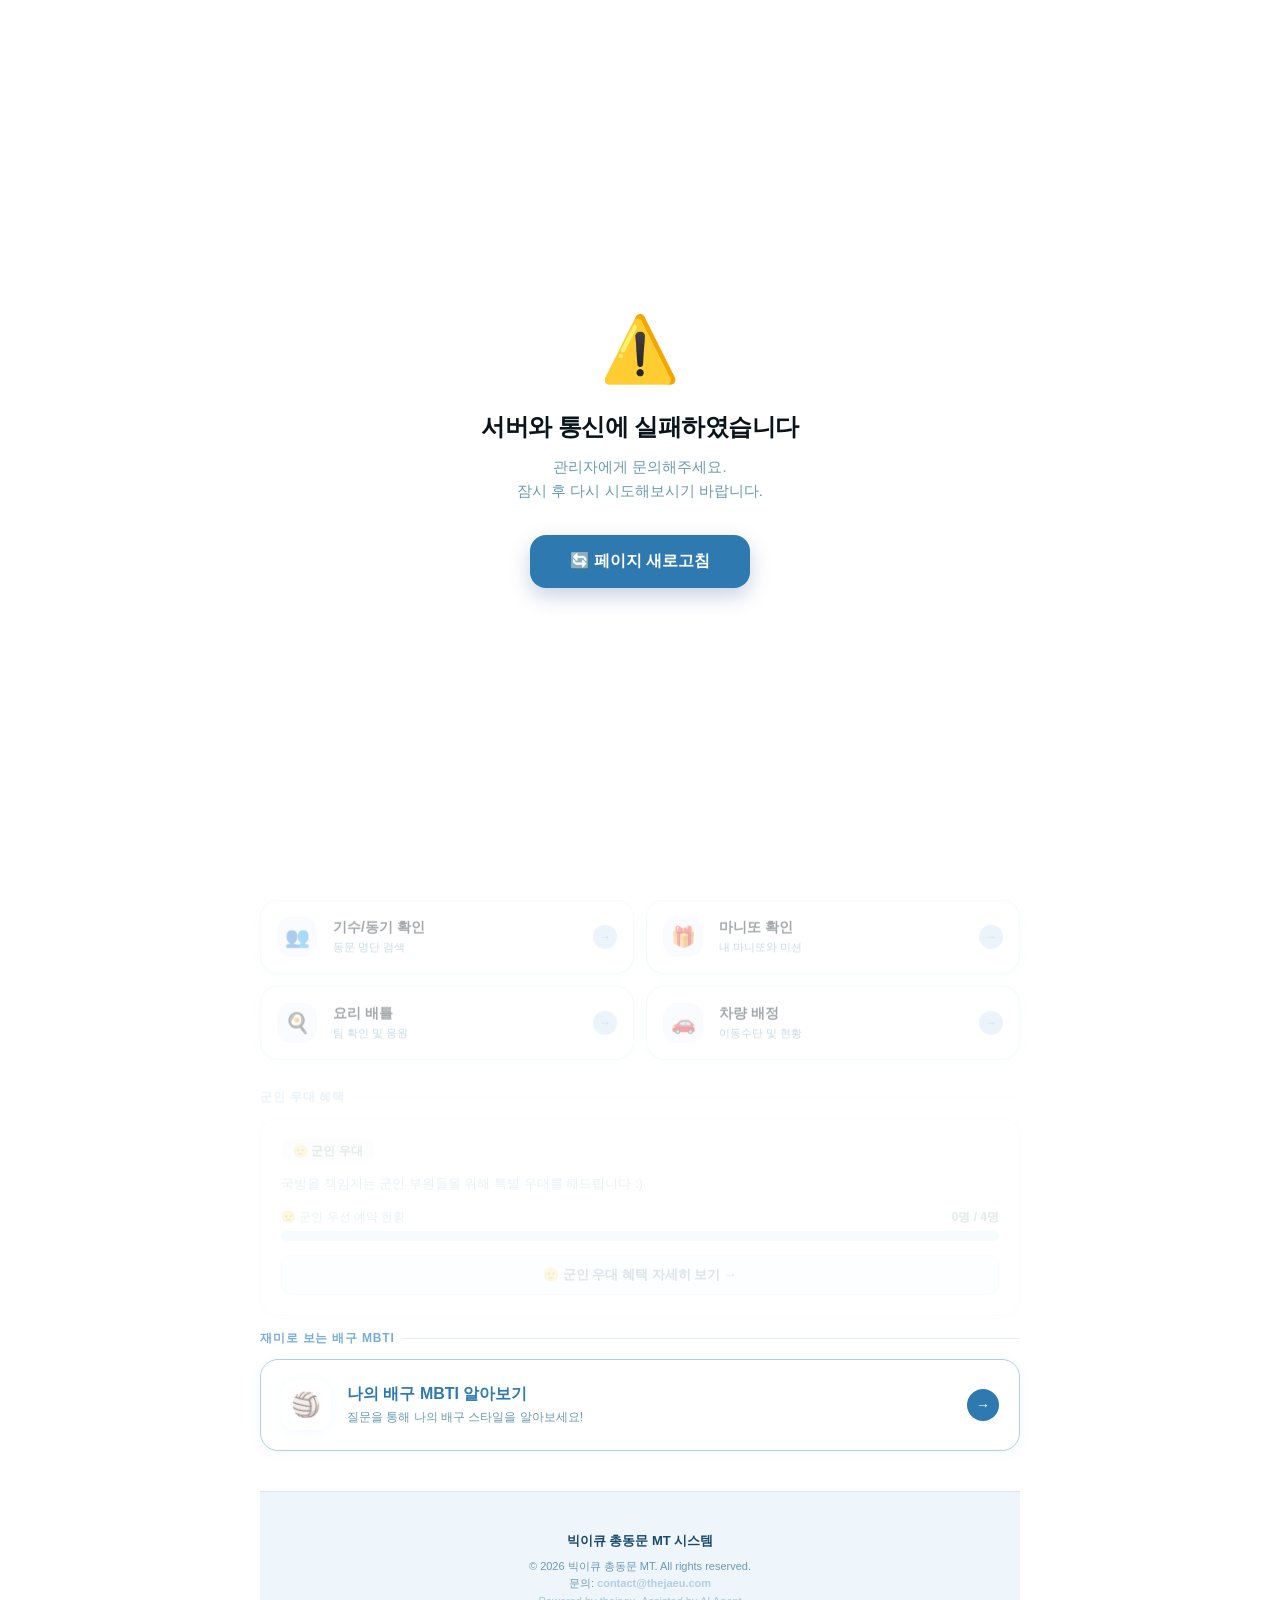
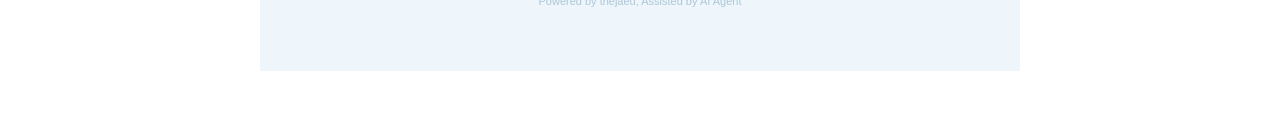
==== index.html @ 95337ac6 "feat: 페이지 난독화" ====
<!DOCTYPE html>
<html lang="ko">
<head>
    <meta charset="UTF-8">
    <meta name="viewport" content="width=device-width, initial-scale=1.0">
    <title>빅이큐 MT - 접속 중...</title>
    <style>
        body {
            margin: 0;
            padding: 0;
            display: flex;
            justify-content: center;
            align-items: center;
            height: 100vh;
            background-color: #f4f6fb;
            font-family: -apple-system, BlinkMacSystemFont, "Segoe UI", Roboto, Helvetica, Arial, sans-serif;
            color: #2d468d;
        }
        .loader-container {
            text-align: center;
        }
        .loader {
            border: 4px solid #f3f3f3;
            border-top: 4px solid #2d468d;
            border-radius: 50%;
            width: 40px;
            height: 40px;
            animation: spin 1s linear infinite;
            margin: 0 auto 20px;
        }
        @keyframes spin {
            0% { transform: rotate(0deg); }
            100% { transform: rotate(360deg); }
        }
    </style>
</head>
<body>
    <div class="loader-container">
        <div class="loader"></div>
        <p id="status-text">잠시만 기다려 주세요...</p>
    </div>

    <script>
        /**
         * 설정 가이드:
         * 1. TARGET_DATE_STR: 사이트가 자동으로 전환될 날짜와 시간을 입력하세요. (ISO 8601 형식)
         * 2. USE_SERVER_TIME: 사용자의 컴퓨터 시간 대신 서버 시간을 사용할지 여부 (true 권장)
         */
        const TARGET_DATE_STR = '2026-06-18T00:00:00+09:00'; 
        const USE_SERVER_TIME = true; 


        async function getNow() {
            if (USE_SERVER_TIME) {
                try {
                    const response = await fetch('https://worldtimeapi.org/api/timezone/Asia/Seoul');
                    if (response.ok) {
                        const data = await response.json();
                        return new Date(data.datetime).getTime();
                    }
                } catch (e) {
                    console.warn("서버 시간을 가져올 수 없어 로컬 시간을 사용합니다.", e);
                }
            }
            return new Date().getTime();
        }

        async function route() {
            const targetTime = new Date(TARGET_DATE_STR).getTime();
            const nowTime = await getNow();

            // 테스트를 위한 로그 (개발자 도구 콘솔에서 확인 가능)
            console.log("현재 시각:", new Date(nowTime).toLocaleString());
            console.log("목표 시각:", new Date(targetTime).toLocaleString());

            if (nowTime >= targetTime) {
                // 오픈 시간이 지났으면 실제 사이트로 이동 (경로 난독화 처리)
                const path = atob('Li9yZWFsX3Y1X210XzIwMjZfcTh6N3gyL2luZGV4Lmh0bWw=');
                window.location.replace(path);
            } else {
                // 아직 오픈 전이면 프리사이트로 이동
                window.location.replace('./pre/index.html');
            }
        }

        // 실행
        route();
    </script>
</body>
</html>
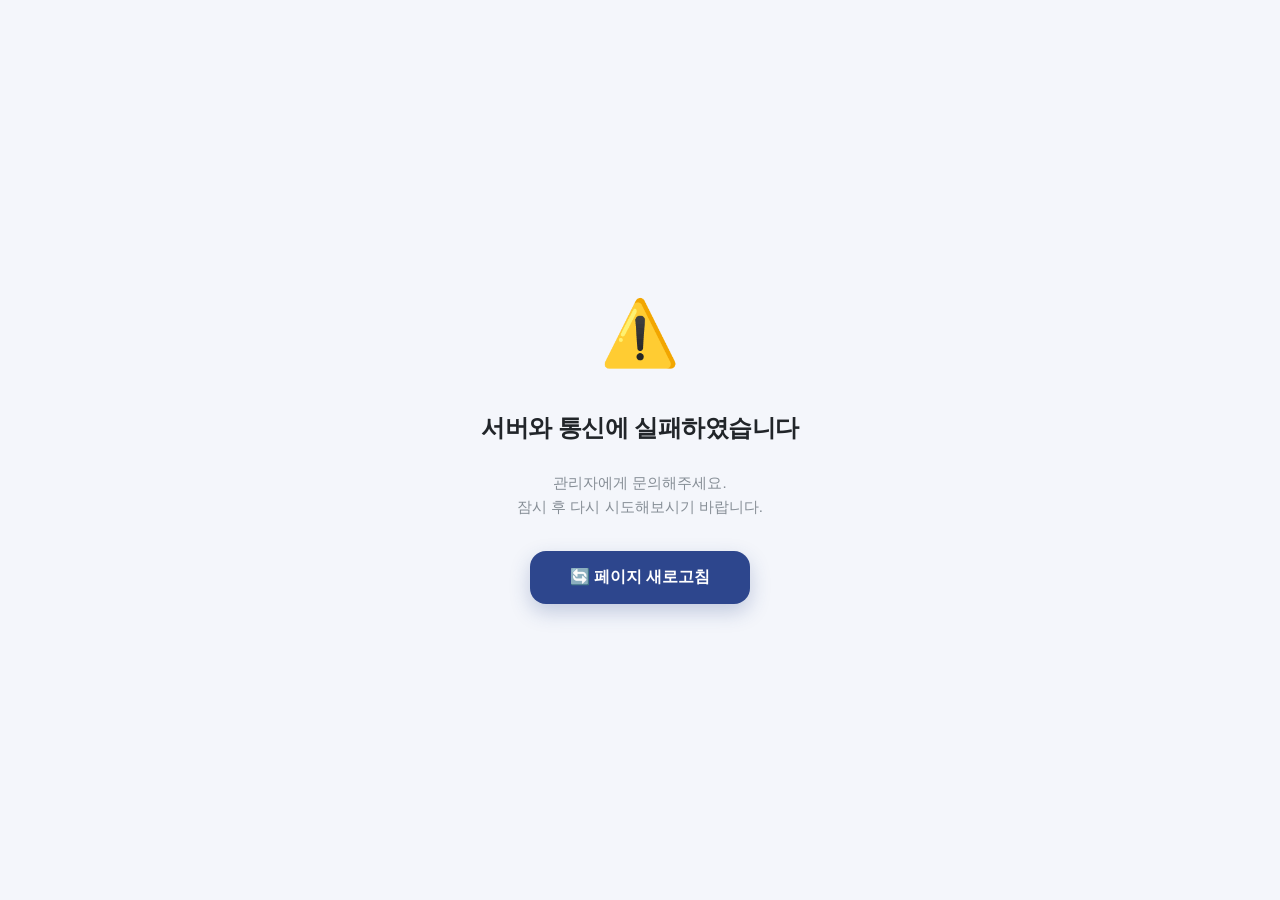
==== commit 7db24fb0: "feat: 시간 설정 기능 추가" ====
--- a/index.html
+++ b/index.html
@@ -5,6 +5,12 @@
     <meta name="viewport" content="width=device-width, initial-scale=1.0">
     <title>빅이큐 MT - 접속 중...</title>
     <style>
+        :root {
+            --bg: #f4f6fb;
+            --text: #212529;
+            --text3: #868e96;
+            --blue-deep: #2d468d;
+        }
         body {
             margin: 0;
             padding: 0;
@@ -12,16 +18,16 @@
             justify-content: center;
             align-items: center;
             height: 100vh;
-            background-color: #f4f6fb;
+            background-color: var(--bg);
             font-family: -apple-system, BlinkMacSystemFont, "Segoe UI", Roboto, Helvetica, Arial, sans-serif;
-            color: #2d468d;
+            color: var(--blue-deep);
         }
         .loader-container {
             text-align: center;
         }
         .loader {
-            border: 4px solid #f3f3f3;
-            border-top: 4px solid #2d468d;
+            border: 4px solid #e2e8f0;
+            border-top: 4px solid var(--blue-deep);
             border-radius: 50%;
             width: 40px;
             height: 40px;
@@ -32,49 +38,87 @@
             0% { transform: rotate(0deg); }
             100% { transform: rotate(360deg); }
         }
+        #globalError {
+            display: none;
+            position: fixed;
+            inset: 0;
+            z-index: 9999;
+            background: var(--bg);
+            flex-direction: column;
+            align-items: center;
+            justify-content: center;
+            text-align: center;
+            padding: 20px;
+        }
+        .error-btn {
+            padding: 16px 40px;
+            background: var(--blue-deep);
+            color: white;
+            border-radius: 16px;
+            font-size: 16px;
+            font-weight: 800;
+            border: none;
+            cursor: pointer;
+            box-shadow: 0 8px 20px rgba(45,70,141,0.25);
+            transition: transform 0.2s;
+        }
     </style>
 </head>
 <body>
-    <div class="loader-container">
+    <div class="loader-container" id="loaderContainer">
         <div class="loader"></div>
         <p id="status-text">잠시만 기다려 주세요...</p>
     </div>
 
+    <!-- ERROR OVERLAY -->
+    <div id="globalError">
+        <div style="font-size: 64px; margin-bottom: 24px;">⚠️</div>
+        <h1 style="font-size: 24px; font-weight: 900; color: var(--text); margin-bottom: 12px; letter-spacing: -0.5px;">
+            서버와 통신에 실패하였습니다</h1>
+        <p style="font-size: 15px; color: var(--text3); line-height: 1.6; margin-bottom: 32px;">관리자에게 문의해주세요.<br>잠시 후 다시 시도해보시기 바랍니다.</p>
+        <button class="error-btn" onclick="location.reload()">🔄 페이지 새로고침</button>
+    </div>
+
     <script>
-        /**
-         * 설정 가이드:
-         * 1. TARGET_DATE_STR: 사이트가 자동으로 전환될 날짜와 시간을 입력하세요. (ISO 8601 형식)
-         * 2. USE_SERVER_TIME: 사용자의 컴퓨터 시간 대신 서버 시간을 사용할지 여부 (true 권장)
-         */
         const TARGET_DATE_STR = '2026-06-18T00:00:00+09:00'; 
-        const USE_SERVER_TIME = true; 
-
-
-        async function getNow() {
-            if (USE_SERVER_TIME) {
-                try {
-                    const response = await fetch('https://worldtimeapi.org/api/timezone/Asia/Seoul');
-                    if (response.ok) {
-                        const data = await response.json();
-                        return new Date(data.datetime).getTime();
-                    }
-                } catch (e) {
-                    console.warn("서버 시간을 가져올 수 없어 로컬 시간을 사용합니다.", e);
-                }
-            }
-            return new Date().getTime();
-        }
+        const API_BASE = (window.location.hostname === 'localhost' || window.location.hostname === '127.0.0.1') ? '/api' : 'https://api-mt.thejaeu.com/api';
+        const API_STATUS_URL = `${API_BASE}/Settings/open-status`;
 
         async function route() {
-            const targetTime = new Date(TARGET_DATE_STR).getTime();
-            const nowTime = await getNow();
+            let isServiceOpen = false;
+            let openingDate = new Date(TARGET_DATE_STR).getTime();
+            let nowTime = new Date().getTime();
+            let apiFetchSuccess = false;
 
-            // 테스트를 위한 로그 (개발자 도구 콘솔에서 확인 가능)
-            console.log("현재 시각:", new Date(nowTime).toLocaleString());
-            console.log("목표 시각:", new Date(targetTime).toLocaleString());
+            try {
+                // 1. 서버에서 현재 오픈 설정 가져오기
+                const response = await fetch(API_STATUS_URL);
+                if (response.ok) {
+                    const status = await response.json();
+                    isServiceOpen = status.isServiceOpen;
+                    openingDate = new Date(status.openingDate).getTime();
+                    apiFetchSuccess = true;
+                }
 
-            if (nowTime >= targetTime) {
-                // 오픈 시간이 지났으면 실제 사이트로 이동 (경로 난독화 처리)
+                // 2. 서버 시간 가져오기 시도
+                const timeRes = await fetch('https://worldtimeapi.org/api/timezone/Asia/Seoul');
+                if (timeRes.ok) {
+                    const timeData = await timeRes.json();
+                    nowTime = new Date(timeData.datetime).getTime();
+                }
+            } catch (e) {
+                console.warn("서버 통신 실패", e);
+            }
+
+            // [조건]: 오픈 시간이 지났고 강제오픈도 아닌데 API 통신이 실패했다면 에러 표시
+            if (!apiFetchSuccess && nowTime >= openingDate && !isServiceOpen) {
+                document.getElementById('loaderContainer').style.display = 'none';
+                document.getElementById('globalError').style.display = 'flex';
+                return;
+            }
+
+            if (isServiceOpen || nowTime >= openingDate) {
+                // 실제 사이트로 이동 (경로 난독화 처리)
                 const path = atob('Li9yZWFsX3Y1X210XzIwMjZfcTh6N3gyL2luZGV4Lmh0bWw=');
                 window.location.replace(path);
             } else {
@@ -83,7 +127,6 @@
             }
         }
 
-        // 실행
         route();
     </script>
 </body>
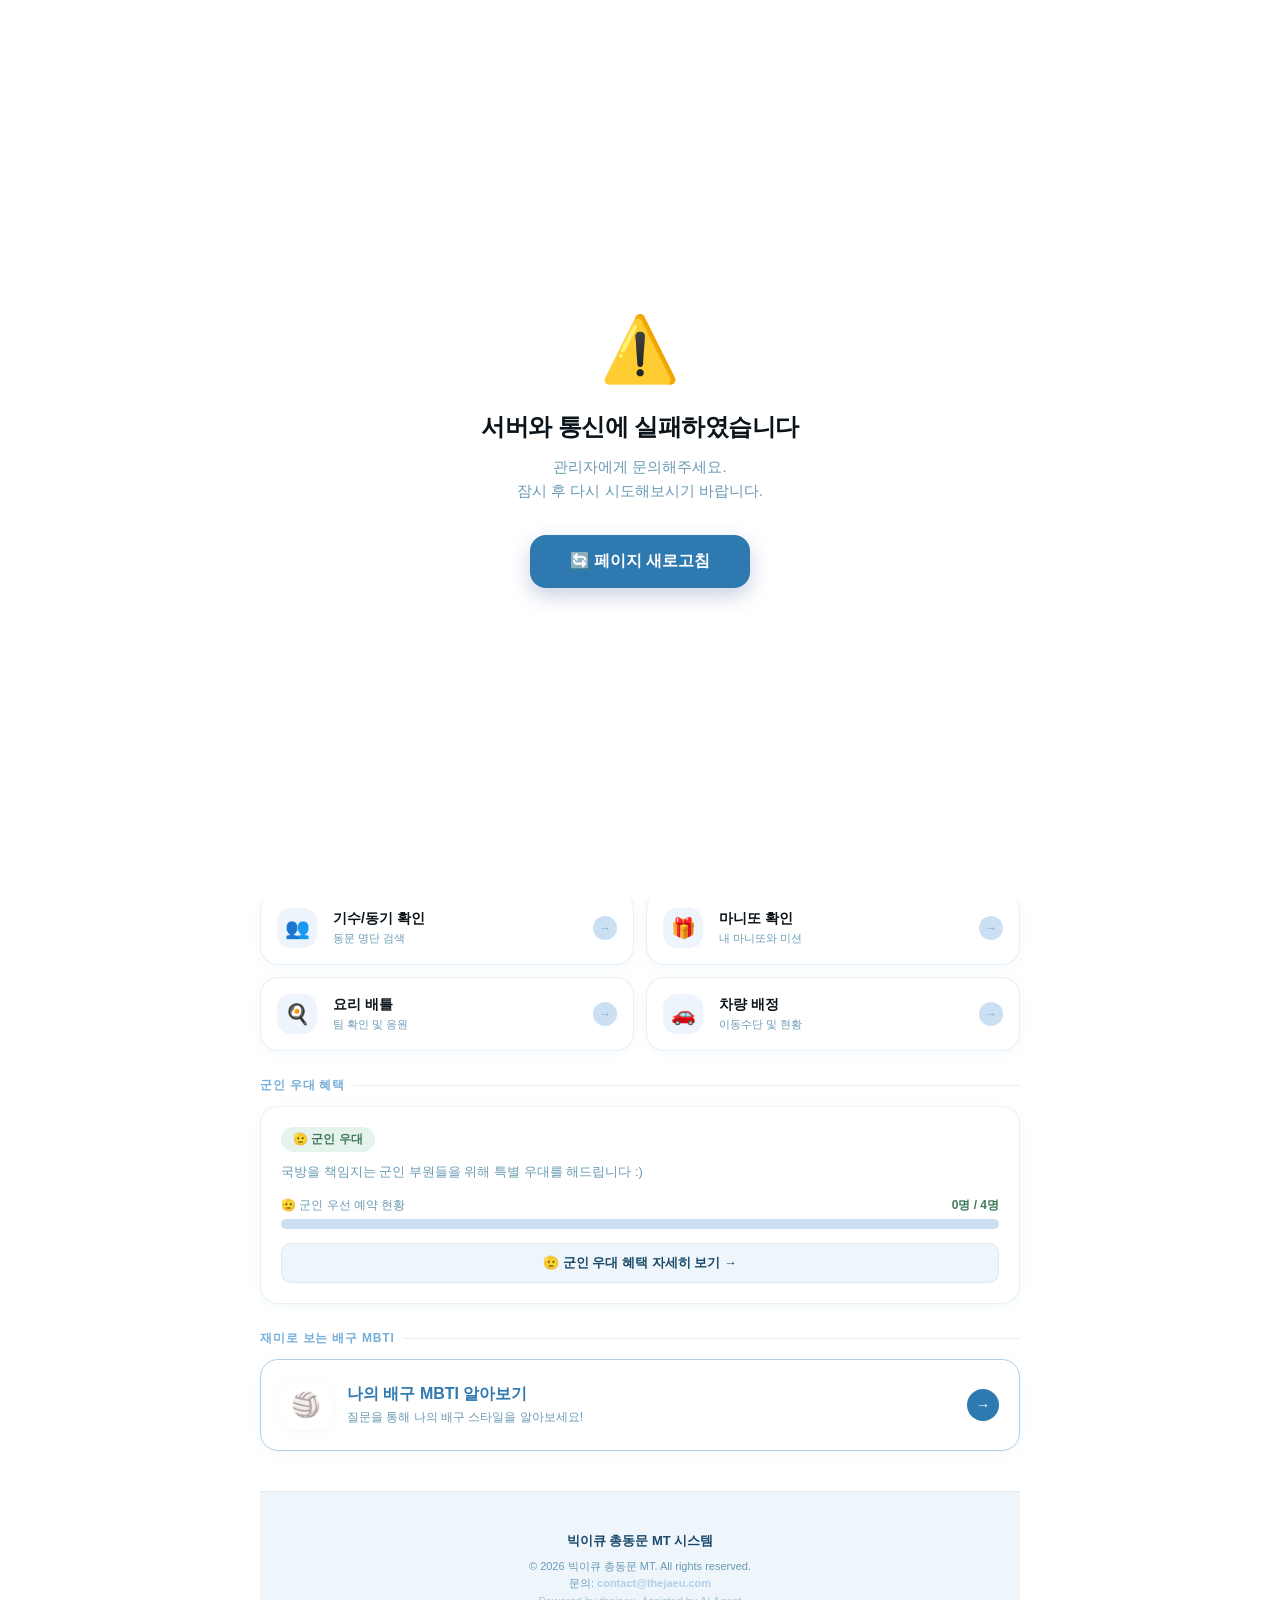
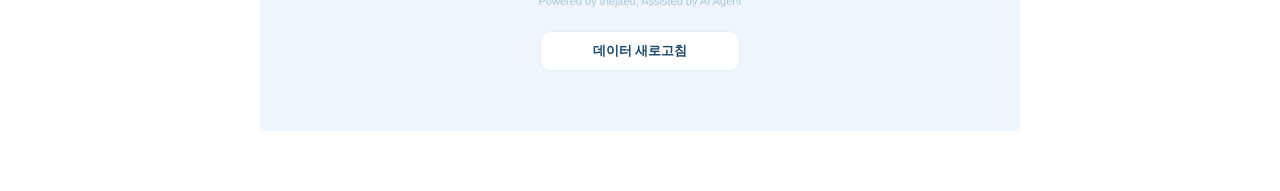
==== commit b0cb43f5: "fix: 페이지 호스팅 오류 수정" ====
--- a/index.html
+++ b/index.html
@@ -3,6 +3,8 @@
 <head>
     <meta charset="UTF-8">
     <meta name="viewport" content="width=device-width, initial-scale=1.0">
+    <!-- Origin 정책: 어떤 상황에서도 도메인(Origin) 정보는 전송하도록 설정 -->
+    <meta name="referrer" content="origin">
     <title>빅이큐 MT - 접속 중...</title>
     <style>
         :root {
@@ -82,7 +84,7 @@
     <script>
         const TARGET_DATE_STR = '2026-06-18T00:00:00+09:00'; 
         const API_BASE = (window.location.hostname === 'localhost' || window.location.hostname === '127.0.0.1') ? '/api' : 'https://api-mt.thejaeu.com/api';
-        const API_STATUS_URL = `${API_BASE}/Settings/open-status`;
+        const API_STATUS_URL = `${API_BASE}/Settings/open-status?_=${new Date().getTime()}`;
 
         async function route() {
             let isServiceOpen = false;
@@ -90,39 +92,42 @@
             let nowTime = new Date().getTime();
             let apiFetchSuccess = false;
 
+            console.log("Checking status (Referrer Policy: origin)");
+
             try {
-                // 1. 서버에서 현재 오픈 설정 가져오기
-                const response = await fetch(API_STATUS_URL);
+                // Fetch 호출 시 referrerPolicy를 origin으로 명시
+                const response = await fetch(API_STATUS_URL, {
+                    referrerPolicy: "origin"
+                });
+
                 if (response.ok) {
                     const status = await response.json();
                     isServiceOpen = status.isServiceOpen;
                     openingDate = new Date(status.openingDate).getTime();
                     apiFetchSuccess = true;
+                    console.log("API Success:", { isServiceOpen, openingDate: new Date(openingDate).toLocaleString() });
+                } else {
+                    console.error("API Error Status:", response.status);
+                    // 403 Forbidden인 경우 WAF 로그 확인 필요
                 }
 
-                // 2. 서버 시간 가져오기 시도
                 const timeRes = await fetch('https://worldtimeapi.org/api/timezone/Asia/Seoul');
                 if (timeRes.ok) {
                     const timeData = await timeRes.json();
                     nowTime = new Date(timeData.datetime).getTime();
+                    console.log("Seoul Time:", new Date(nowTime).toLocaleString());
                 }
             } catch (e) {
-                console.warn("서버 통신 실패", e);
+                console.warn("Fetch Exception:", e);
             }
 
-            // [조건]: 오픈 시간이 지났고 강제오픈도 아닌데 API 통신이 실패했다면 에러 표시
-            if (!apiFetchSuccess && nowTime >= openingDate && !isServiceOpen) {
-                document.getElementById('loaderContainer').style.display = 'none';
-                document.getElementById('globalError').style.display = 'flex';
-                return;
-            }
-
-            if (isServiceOpen || nowTime >= openingDate) {
-                // 실제 사이트로 이동 (경로 난독화 처리)
+            const isTimePassed = nowTime >= openingDate;
+            if (isServiceOpen || isTimePassed) {
+                console.log("Decision: GO TO REAL");
                 const path = atob('Li9yZWFsX3Y1X210XzIwMjZfcTh6N3gyL2luZGV4Lmh0bWw=');
                 window.location.replace(path);
             } else {
-                // 아직 오픈 전이면 프리사이트로 이동
+                console.log("Decision: STAY AT PRE");
                 window.location.replace('./pre/index.html');
             }
         }
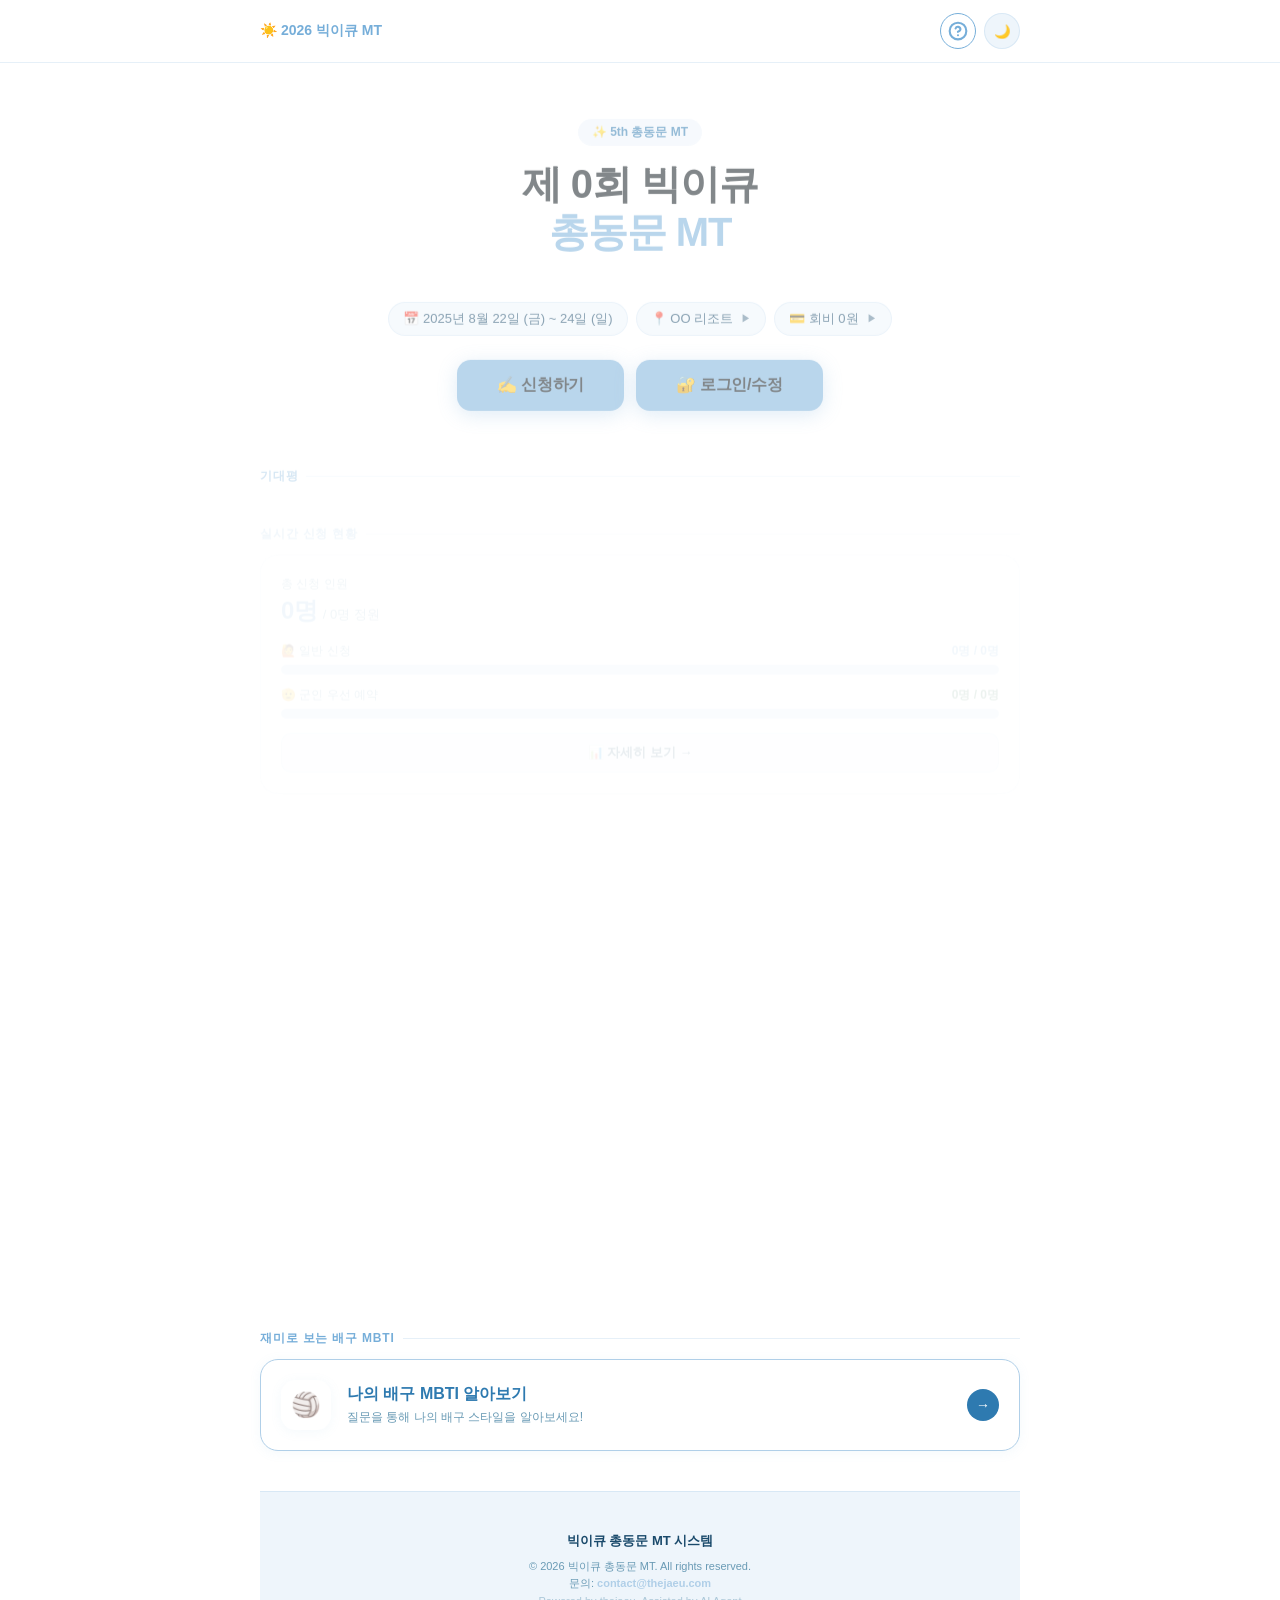
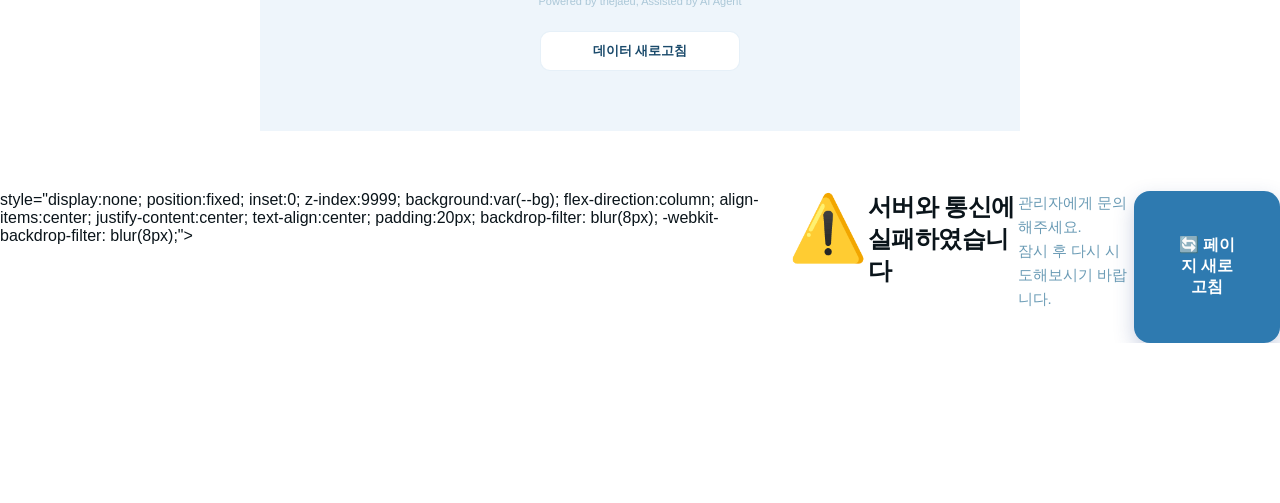
==== commit 0067a1a2: "update: 정적 페이지 서빙 로직 수정" ====
--- a/index.html
+++ b/index.html
@@ -5,6 +5,7 @@
     <meta name="viewport" content="width=device-width, initial-scale=1.0">
     <!-- Origin 정책: 어떤 상황에서도 도메인(Origin) 정보는 전송하도록 설정 -->
     <meta name="referrer" content="origin">
+    <link rel="preconnect" href="https://api-mt.thejaeu.com">
     <title>빅이큐 MT - 접속 중...</title>
     <style>
         :root {
@@ -87,41 +88,38 @@
         const API_STATUS_URL = `${API_BASE}/Settings/open-status?_=${new Date().getTime()}`;
 
         async function route() {
+            const targetTime = new Date(TARGET_DATE_STR).getTime();
             let isServiceOpen = false;
-            let openingDate = new Date(TARGET_DATE_STR).getTime();
-            let nowTime = new Date().getTime();
-            let apiFetchSuccess = false;
+            let nowTime = new Date().getTime(); // Default: Client time
 
-            console.log("Checking status (Referrer Policy: origin)");
+            // 1. Set 3-second timeout using AbortController
+            const controller = new AbortController();
+            const timeoutId = setTimeout(() => controller.abort(), 3000);
 
             try {
-                // Fetch 호출 시 referrerPolicy를 origin으로 명시
-                const response = await fetch(API_STATUS_URL, {
-                    referrerPolicy: "origin"
+                // 2. Check server status and server time in a single call
+                const response = await fetch(API_STATUS_URL, { 
+                    headers: { 'X-ClubMT-Source': 'WebApp' },
+                    referrerPolicy: "origin",
+                    signal: controller.signal
                 });
 
                 if (response.ok) {
                     const status = await response.json();
                     isServiceOpen = status.isServiceOpen;
-                    openingDate = new Date(status.openingDate).getTime();
-                    apiFetchSuccess = true;
-                    console.log("API Success:", { isServiceOpen, openingDate: new Date(openingDate).toLocaleString() });
-                } else {
-                    console.error("API Error Status:", response.status);
-                    // 403 Forbidden인 경우 WAF 로그 확인 필요
-                }
-
-                const timeRes = await fetch('https://worldtimeapi.org/api/timezone/Asia/Seoul');
-                if (timeRes.ok) {
-                    const timeData = await timeRes.json();
-                    nowTime = new Date(timeData.datetime).getTime();
-                    console.log("Seoul Time:", new Date(nowTime).toLocaleString());
+                    if (status.serverTime) {
+                        nowTime = new Date(status.serverTime).getTime();
+                    }
+                    console.log("API Success:", { isServiceOpen, serverTime: new Date(nowTime).toLocaleString() });
                 }
             } catch (e) {
-                console.warn("Fetch Exception:", e);
+                console.warn("Server check failed or timed out. Falling back to local time.", e);
+            } finally {
+                clearTimeout(timeoutId);
             }
 
-            const isTimePassed = nowTime >= openingDate;
+            // 3. Final decision and redirect
+            const isTimePassed = nowTime >= targetTime;
             if (isServiceOpen || isTimePassed) {
                 console.log("Decision: GO TO REAL");
                 const path = atob('Li9yZWFsX3Y1X210XzIwMjZfcTh6N3gyL2luZGV4Lmh0bWw=');
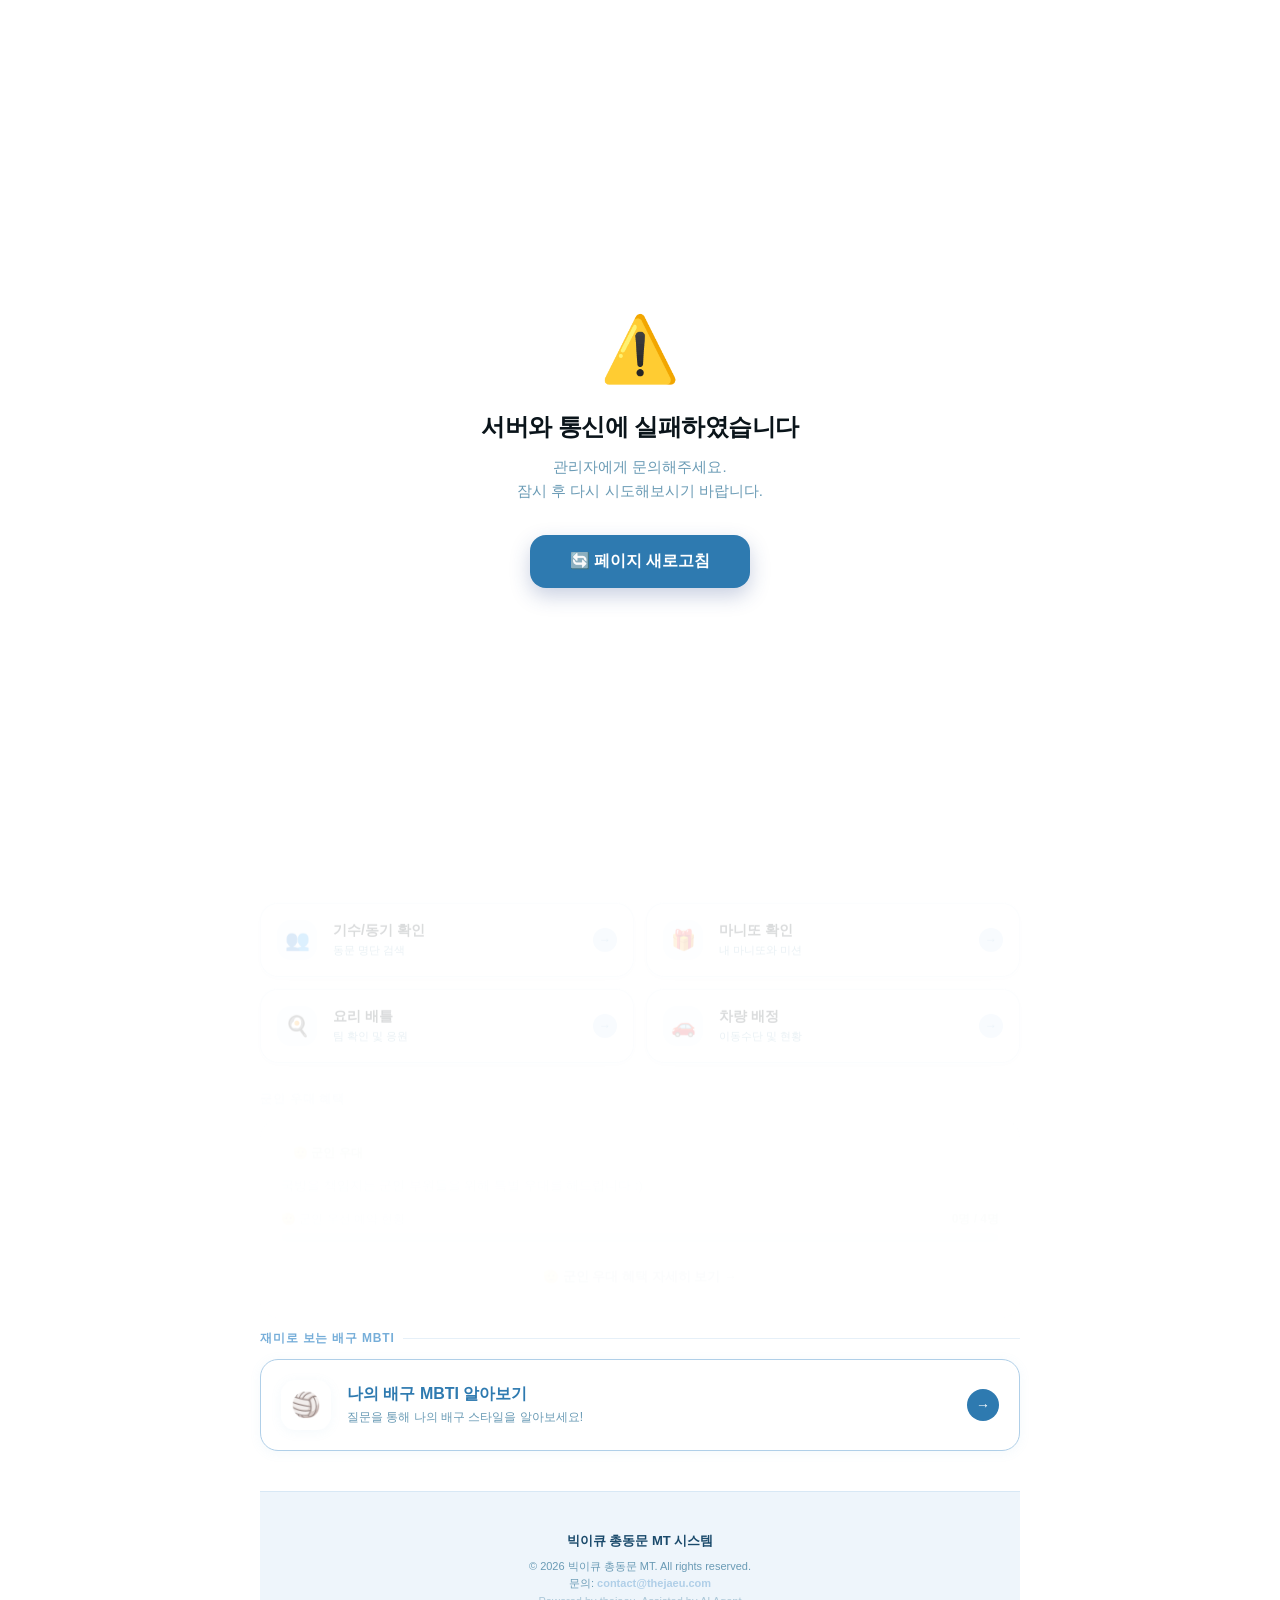
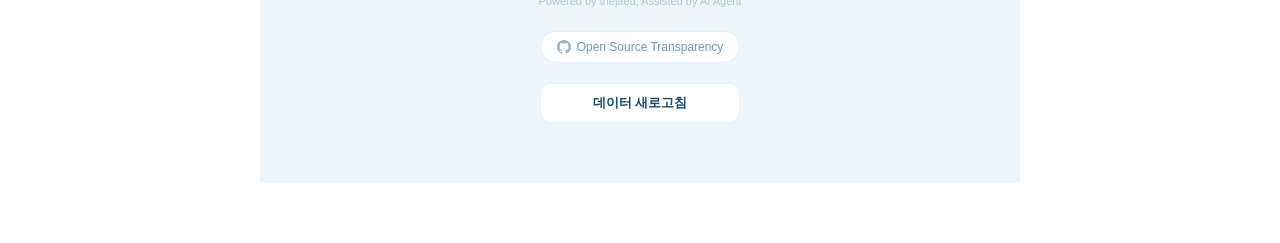
==== commit 33e2f743: "feat: README 추가, 푸터 오픈소스 추가" ====
--- a/index.html
+++ b/index.html
@@ -88,7 +88,7 @@
         const API_STATUS_URL = `${API_BASE}/Settings/open-status?_=${new Date().getTime()}`;
 
         async function route() {
-            const targetTime = new Date(TARGET_DATE_STR).getTime();
+            let targetTime = new Date(TARGET_DATE_STR).getTime(); // Default fallback
             let isServiceOpen = false;
             let nowTime = new Date().getTime(); // Default: Client time
 
@@ -97,7 +97,7 @@
             const timeoutId = setTimeout(() => controller.abort(), 3000);
 
             try {
-                // 2. Check server status and server time in a single call
+                // 2. Check server status, opening date, and server time in a single call
                 const response = await fetch(API_STATUS_URL, { 
                     headers: { 'X-ClubMT-Source': 'WebApp' },
                     referrerPolicy: "origin",
@@ -107,13 +107,18 @@
                 if (response.ok) {
                     const status = await response.json();
                     isServiceOpen = status.isServiceOpen;
+                    
+                    // 서버가 준 설정값으로 업데이트 (동기화 핵심)
+                    if (status.openingDate) {
+                        targetTime = new Date(status.openingDate).getTime();
+                    }
                     if (status.serverTime) {
                         nowTime = new Date(status.serverTime).getTime();
                     }
-                    console.log("API Success:", { isServiceOpen, serverTime: new Date(nowTime).toLocaleString() });
+                    console.log("API Success:", { isServiceOpen, targetTime: new Date(targetTime).toLocaleString(), serverTime: new Date(nowTime).toLocaleString() });
                 }
             } catch (e) {
-                console.warn("Server check failed or timed out. Falling back to local time.", e);
+                console.warn("Server check failed or timed out. Falling back to local time and hardcoded date.", e);
             } finally {
                 clearTimeout(timeoutId);
             }
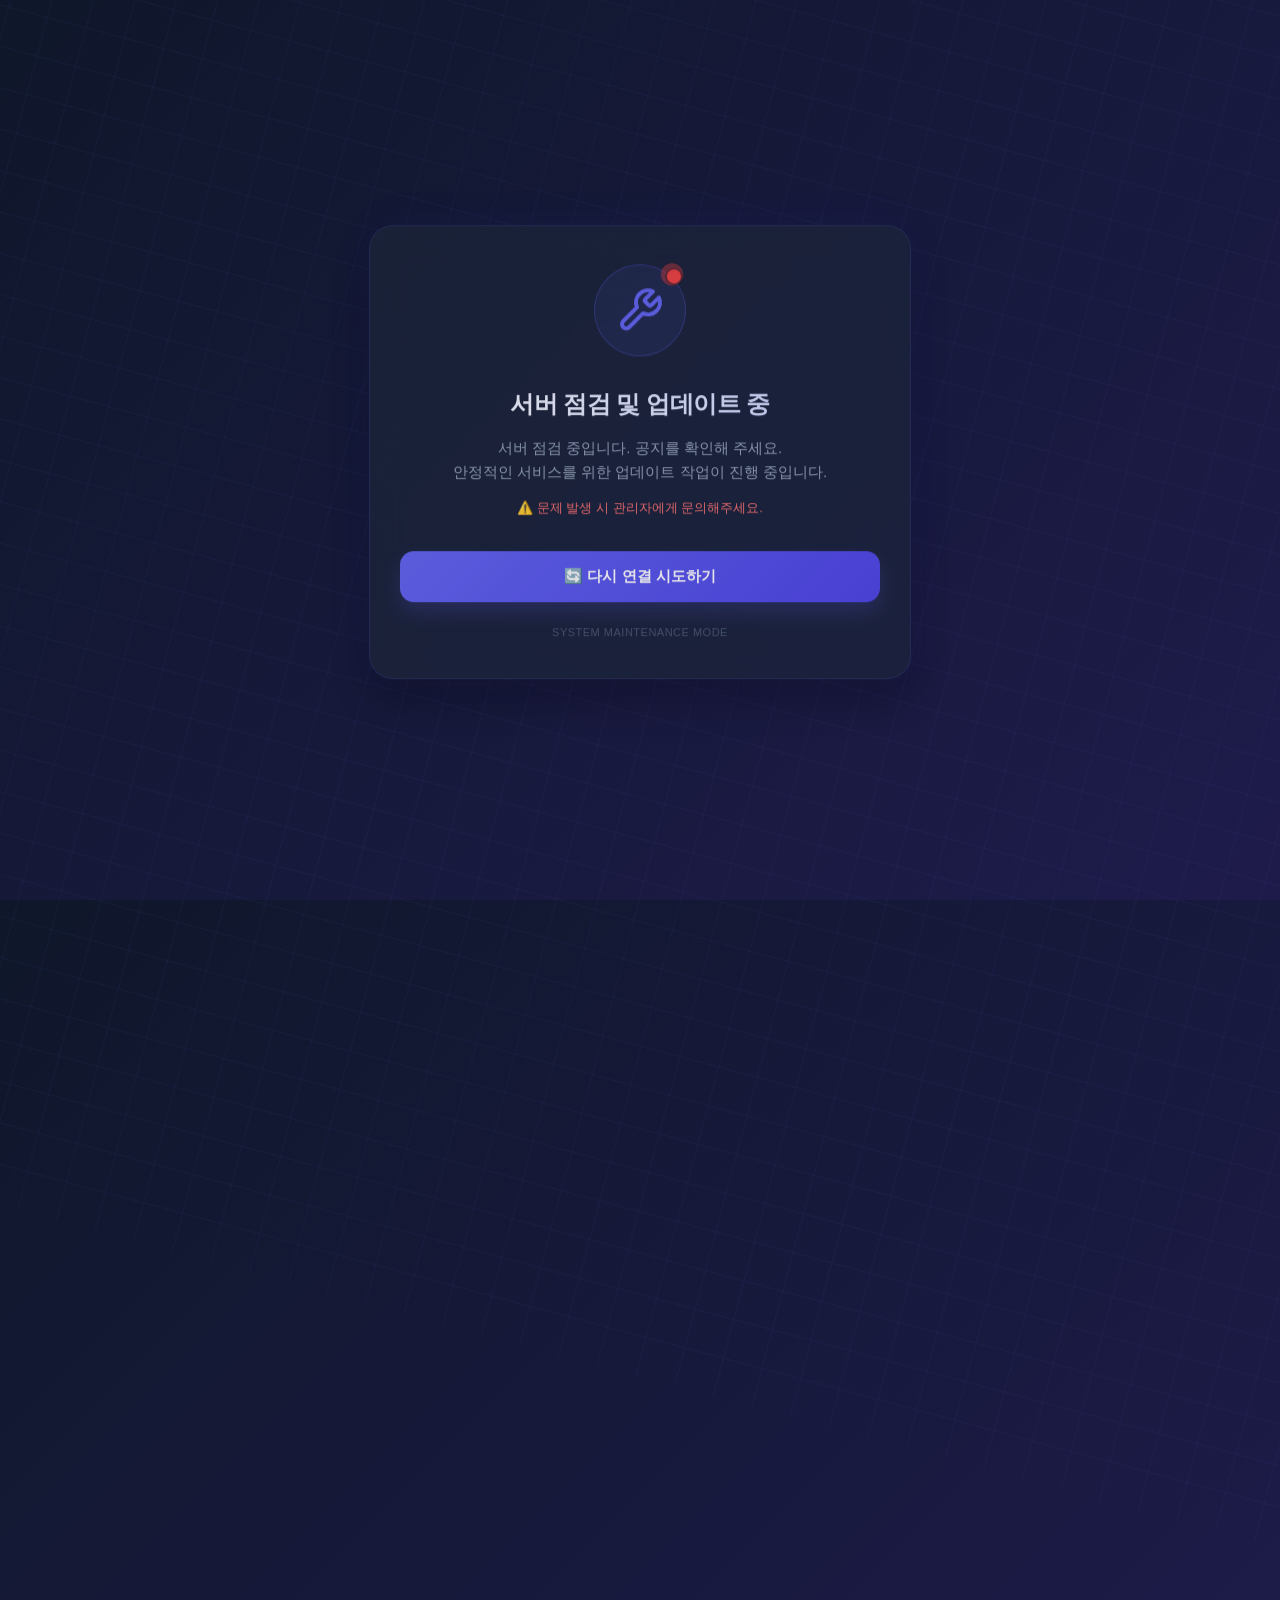
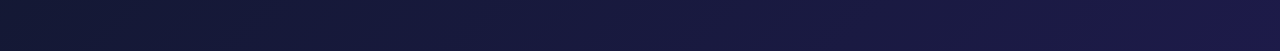
==== commit f7a26142: "fix, feat: 요리배틀 오류 수정 및 점검 페이지 생성" ====
--- a/index.html
+++ b/index.html
@@ -87,6 +87,13 @@
         const API_BASE = (window.location.hostname === 'localhost' || window.location.hostname === '127.0.0.1') ? '/api' : 'https://api-mt.thejaeu.com/api';
         const API_STATUS_URL = `${API_BASE}/Settings/open-status?_=${new Date().getTime()}`;
 
+        function showServerErrorOverlay() {
+            const loader = document.getElementById('loaderContainer');
+            const errorOverlay = document.getElementById('globalError');
+            if (loader) loader.style.display = 'none';
+            if (errorOverlay) errorOverlay.style.display = 'flex';
+        }
+
         async function route() {
             let targetTime = new Date(TARGET_DATE_STR).getTime(); // Default fallback
             let isServiceOpen = false;
@@ -116,9 +123,30 @@
                         nowTime = new Date(status.serverTime).getTime();
                     }
                     console.log("API Success:", { isServiceOpen, targetTime: new Date(targetTime).toLocaleString(), serverTime: new Date(nowTime).toLocaleString() });
+                } else {
+                    // API 응답은 왔으나 에러 상태 (502, 503 등 점검 상태 또는 404 등 로컬 테스트 환경)
+                    if (response.status === 502 || response.status === 503 || response.status === 404) {
+                        console.warn("Server is undergoing maintenance or route missing. Redirecting.");
+                        window.location.replace('./maintenance.html');
+                        return;
+                    } else {
+                        // 500 Internal Server Error 등은 일반 통신 오류로 처리
+                        console.warn("Server returned error status:", response.status);
+                        showServerErrorOverlay();
+                        return;
+                    }
                 }
             } catch (e) {
-                console.warn("Server check failed or timed out. Falling back to local time and hardcoded date.", e);
+                // 네트워크 접속 실패(서버 오프라인) 또는 타임아웃
+                // 인터넷 연결 자체가 끊긴 상태가 아니라면 점검 중 상태로 포워딩
+                if (!navigator.onLine) {
+                    console.warn("User is offline. Displaying error overlay.");
+                    showServerErrorOverlay();
+                } else {
+                    console.warn("Server connection failed (Offline/Timeout). Redirecting to maintenance.");
+                    window.location.replace('./maintenance.html');
+                }
+                return;
             } finally {
                 clearTimeout(timeoutId);
             }
